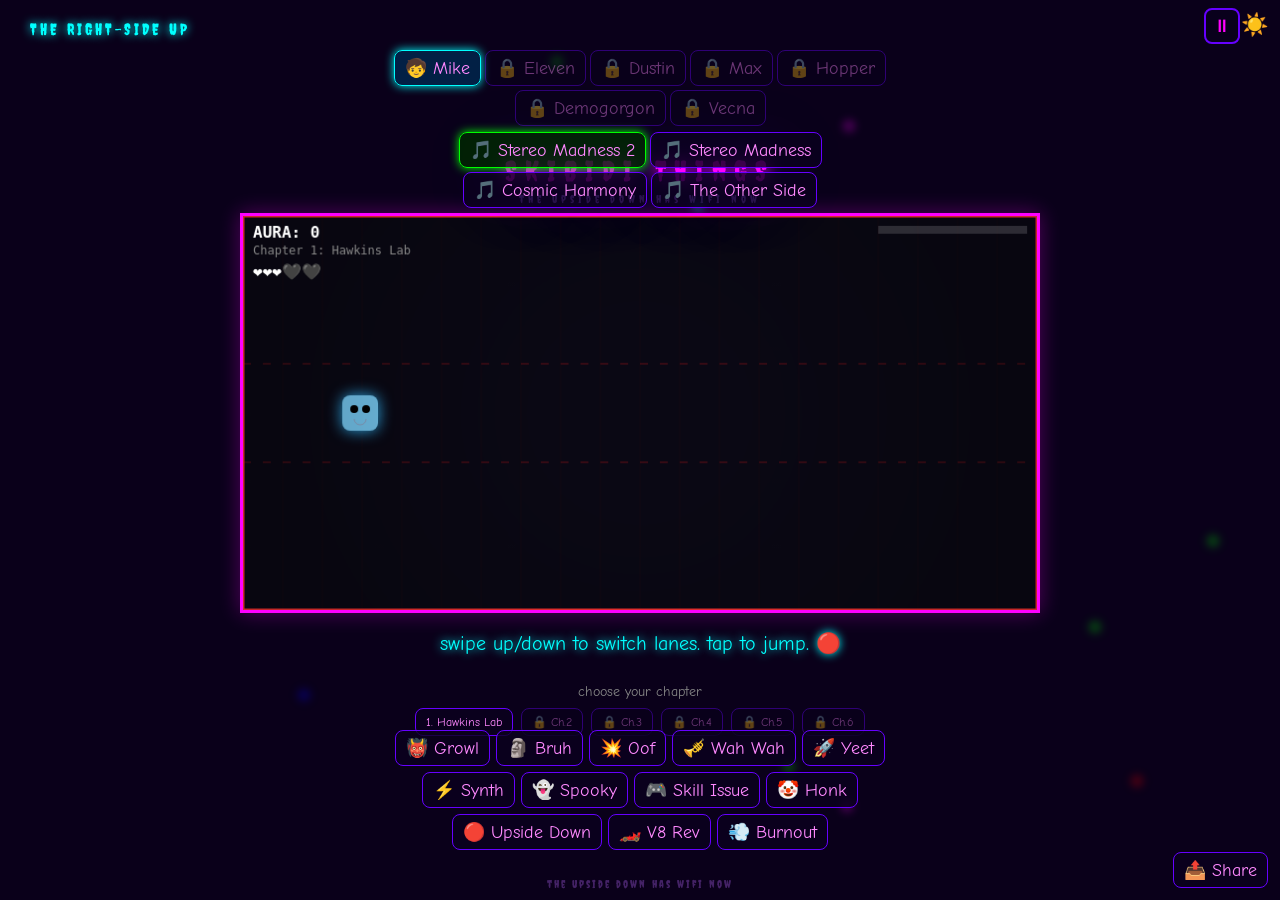
==== runner.html @ 6c8d1a34 "Add level select — pick any unlocked chapter" ====
<!DOCTYPE html>
<html lang="en"><head>
<meta charset="utf-8">
<meta name="viewport" content="width=device-width, initial-scale=1, maximum-scale=1, user-scalable=no">
<title>🔴 SKIBIDI THINGS 🔴</title>
<meta property="og:title" content="Skibidi Things">
<meta property="og:description" content="run through hawkins. dodge demogorgons. collect eggos. 🧇">
<meta name="description" content="Stranger Things side-scrolling runner with lanes, dimension flipping, and existential commentary">
<meta name="apple-mobile-web-app-capable" content="yes">
<meta name="apple-mobile-web-app-status-bar-style" content="black-translucent">
<link rel="manifest" href="manifest.json">
<link rel="apple-touch-icon" href="icon-192.png">
<link rel="stylesheet" href="style.css">
</head><body>
<div id="lights"></div>
<button id="themeToggle">🌙</button>
<button id="pauseBtn-top" onclick="if(window.togglePause)window.togglePause()">⏸</button>
<div id="title">Skibidi Things</div>
<div id="subtitle">the upside down has wifi now</div>
<canvas id="c" width="800" height="400"></canvas>
<div id="score" style="display:none"></div>
<div id="thought">swipe up/down to switch lanes. tap to jump. 🔴</div>
<div id="levelSelect" style="display:none;text-align:center;margin:10px 0">
  <div style="font-size:14px;color:#888;margin-bottom:8px">choose your chapter</div>
  <div id="levelBtns" style="display:flex;gap:8px;justify-content:center;flex-wrap:wrap"></div>
</div>
<div id="controls">
  <div class="dpad">
    <button class="dpad-btn dpad-up" data-dir="up">▲</button>
    <div class="dpad-mid">
      <button class="dpad-btn dpad-left" data-dir="left">◀</button>
      <button class="dpad-btn dpad-pause" id="pauseBtn">⏸</button>
      <button class="dpad-btn dpad-right" data-dir="right">▶</button>
    </div>
    <button class="dpad-btn dpad-down" data-dir="down">▼</button>
  </div>
</div>
<div id="shareBtn" class="sb-btn" style="position:fixed;bottom:12px;right:12px;z-index:100">📤 Share</div>
<div id="combo"></div>
<div id="dimension">THE RIGHT-SIDE UP</div>
<div id="gameover"><h1 id="goTitle"></h1><p id="lesson"></p><span onclick="restartGame()">[ run from vecna again ]</span></div>
<div id="watermark">the upside down has wifi now</div>
<div id="soundboard"></div>
<div id="pickers"><div id="skinpicker"></div><div id="trackpicker"></div></div>
<div id="vecna">🕷️</div>
<div id="pauseOverlay">⏸ PAUSED</div>
<script type="module" src="js/runner_main.js"></script>
</body></html>
---- style.css ----
@import url('https://fonts.googleapis.com/css2?family=Creepster&family=Comic+Neue:wght@700&display=swap');
*{margin:0;padding:0;box-sizing:border-box}
body{background:#0a001a;display:flex;justify-content:center;align-items:center;min-height:100vh;font-family:'Comic Neue','Comic Sans MS',cursive;color:#e0e0e0;flex-direction:column;overflow:hidden}
canvas{border:3px solid #f0f;z-index:1;max-width:calc(100vw - 20px);box-shadow:0 0 20px rgba(255,0,255,0.3)}
#title{font-family:'Creepster',cursive;font-size:28px;color:#f0f;letter-spacing:8px;margin-bottom:6px;text-shadow:0 0 15px #f0f,0 0 40px #a0f,0 0 80px #60f;z-index:2;text-transform:uppercase}
#subtitle{font-size:11px;color:#a6f;letter-spacing:4px;margin-bottom:8px;font-family:'Creepster',cursive}
#thought{height:50px;max-width:620px;text-align:center;padding:8px;font-size:20px;color:#0ff;margin-top:10px;z-index:2;text-shadow:0 0 10px #0ff}
#score{font-size:16px;color:#0f0;margin-bottom:4px;z-index:2;text-shadow:0 0 8px #0f0}
#combo{position:fixed;top:20px;right:30px;font-size:40px;z-index:99;opacity:0;transition:all .2s;text-shadow:0 0 20px #ff0}
#combo.show{opacity:1;transform:scale(1.3)}
#dimension{position:fixed;top:20px;left:30px;font-size:16px;z-index:99;color:#0ff;text-shadow:0 0 10px #0ff;font-family:'Creepster',cursive;letter-spacing:3px}
#gameover{display:none;position:absolute;text-align:center;background:rgba(5,0,20,0.97);padding:40px;border:2px solid #f0f;z-index:100;font-family:'Creepster',cursive}
#gameover h1{font-size:40px;color:#f0f;margin-bottom:15px;text-shadow:0 0 20px #f0f;letter-spacing:4px}
#gameover p{color:#a8f;margin-bottom:20px;font-size:18px;line-height:1.6;white-space:pre-line;font-family:'Comic Neue',cursive}
#gameover span{color:#0ff;font-size:15px;cursor:pointer;letter-spacing:2px}
#gameover span:hover{color:#fff;text-shadow:0 0 15px #0ff}
.pop{position:fixed;font-size:70px;pointer-events:none;z-index:50;opacity:0;animation:popIn 1.2s ease-out forwards}
@keyframes popIn{0%{opacity:1;transform:scale(.2) rotate(-30deg)}40%{opacity:1;transform:scale(1.5) rotate(15deg)}100%{opacity:0;transform:scale(3) rotate(0) translateY(-80px)}}
.floatText{position:fixed;pointer-events:none;z-index:60;font-size:28px;font-weight:bold;opacity:0;animation:floatUp 1.5s ease-out forwards}
@keyframes floatUp{0%{opacity:1;transform:translateY(0) scale(1)}100%{opacity:0;transform:translateY(-120px) scale(1.5)}}
.stChar{position:fixed;pointer-events:none;z-index:0;opacity:0;animation:charFade 3s ease-out forwards;font-size:120px;filter:drop-shadow(0 0 30px rgba(160,0,255,0.5))}
@keyframes charFade{0%{opacity:0;transform:scale(.5)}20%{opacity:.12}80%{opacity:.12}100%{opacity:0;transform:scale(1.1)}}
.xmasLight{position:absolute;width:12px;height:12px;border-radius:50%;filter:blur(3px);opacity:0;transition:opacity .3s}
#lights{position:fixed;top:0;left:0;width:100%;height:100%;pointer-events:none;z-index:0}
#watermark{position:fixed;bottom:10px;font-size:11px;color:#426;z-index:2;font-family:'Creepster',cursive;letter-spacing:2px}
#soundboard{position:fixed;bottom:50px;left:50%;transform:translateX(-50%);display:flex;gap:6px;flex-wrap:wrap;justify-content:center;max-width:500px;z-index:99}
#skinpicker,#trackpicker{display:flex;gap:4px;flex-wrap:wrap;justify-content:center;max-width:500px}
#pickers{position:fixed;top:50px;left:50%;transform:translateX(-50%);z-index:99;display:flex;flex-direction:column;align-items:center;gap:6px;max-width:500px}
.track-active{border-color:#0f0!important;box-shadow:0 0 10px #0f0!important;background:rgba(0,40,0,0.8)!important}
.skin-active{border-color:#0ff!important;box-shadow:0 0 10px #0ff!important;background:rgba(0,40,80,0.8)!important}
.sb-btn{background:rgba(10,0,30,0.8);border:1px solid #60f;border-radius:8px;padding:6px 10px;font-size:18px;cursor:pointer;color:#f8f;font-family:'Comic Neue',cursive;transition:all .1s;user-select:none;-webkit-user-select:none}
.sb-btn:active{transform:scale(1.2);background:#a0f;border-color:#f0f;box-shadow:0 0 15px #f0f}
.sb-btn:hover{border-color:#f0f;text-shadow:0 0 8px #f0f}
#vecna{position:fixed;pointer-events:none;z-index:0;font-size:200px;opacity:0;transition:opacity 2s;top:50%;left:50%;transform:translate(-50%,-50%)}

@media(max-width:640px){
  #title{font-size:18px;letter-spacing:4px}
  #thought{font-size:13px;height:28px}
  #score{font-size:11px}
  #soundboard{display:none}
  #pickers{display:none}
  #controls{display:flex}
  #subtitle{display:none}
  canvas{max-width:calc(100vw - 10px)}
}
#controls{display:none;position:fixed;bottom:20px;left:50%;transform:translateX(-50%);z-index:100}
.dpad{display:flex;flex-direction:column;align-items:center;gap:4px}
.dpad-mid{display:flex;gap:4px;align-items:center}
.dpad-btn{width:52px;height:52px;font-size:22px;border:2px solid #60f;border-radius:10px;background:rgba(10,0,30,0.85);color:#f0f;cursor:pointer;display:flex;align-items:center;justify-content:center;user-select:none;-webkit-user-select:none;-webkit-tap-highlight-color:transparent}
.dpad-btn:active{background:#60f;color:#fff;box-shadow:0 0 15px #f0f}
.dpad-pause{font-size:18px;width:44px;height:44px}
#pauseBtn-top{position:fixed;top:8px;right:40px;z-index:100;width:36px;height:36px;font-size:18px;border:2px solid #60f;border-radius:8px;background:rgba(10,0,30,0.85);color:#f0f;cursor:pointer;display:flex;align-items:center;justify-content:center}
#pauseOverlay{display:none;position:fixed;top:0;left:0;width:100%;height:100%;background:rgba(5,0,20,0.85);z-index:99;justify-content:center;align-items:center;font-family:'Creepster',cursive;font-size:48px;color:#f0f;text-shadow:0 0 20px #f0f}
body.desktop #controls{display:none!important}
#pauseBtn-top{display:flex!important}

/* Light mode */
body.light{background:#f0f0ff}
body.light canvas{border-color:#60f;box-shadow:0 0 20px rgba(100,0,255,0.2)}
body.light #title{color:#60f;text-shadow:0 0 10px #a0f}
body.light #subtitle{color:#80f}
body.light #thought{color:#309}
body.light #score{color:#060;text-shadow:none}
body.light #dimension{color:#60f;text-shadow:none}
body.light #gameover{background:rgba(240,240,255,0.97);border-color:#60f}
body.light #gameover h1{color:#60f;text-shadow:0 0 10px #a0f}
body.light #gameover p{color:#446}
body.light #gameover span{color:#60f}
body.light #watermark{color:#aac}
body.light .sb-btn{background:rgba(240,240,255,0.9);border-color:#a0f;color:#60f}
body.light .sb-btn:active{background:#d0f;border-color:#60f}
body.light #combo{text-shadow:0 0 10px #60f}
body.light .skin-active{border-color:#60f!important;box-shadow:0 0 10px #60f!important;background:rgba(200,200,255,0.8)!important}
#themeToggle{position:fixed;top:8px;right:8px;z-index:100;cursor:pointer;font-size:22px;background:none;border:none;padding:4px}
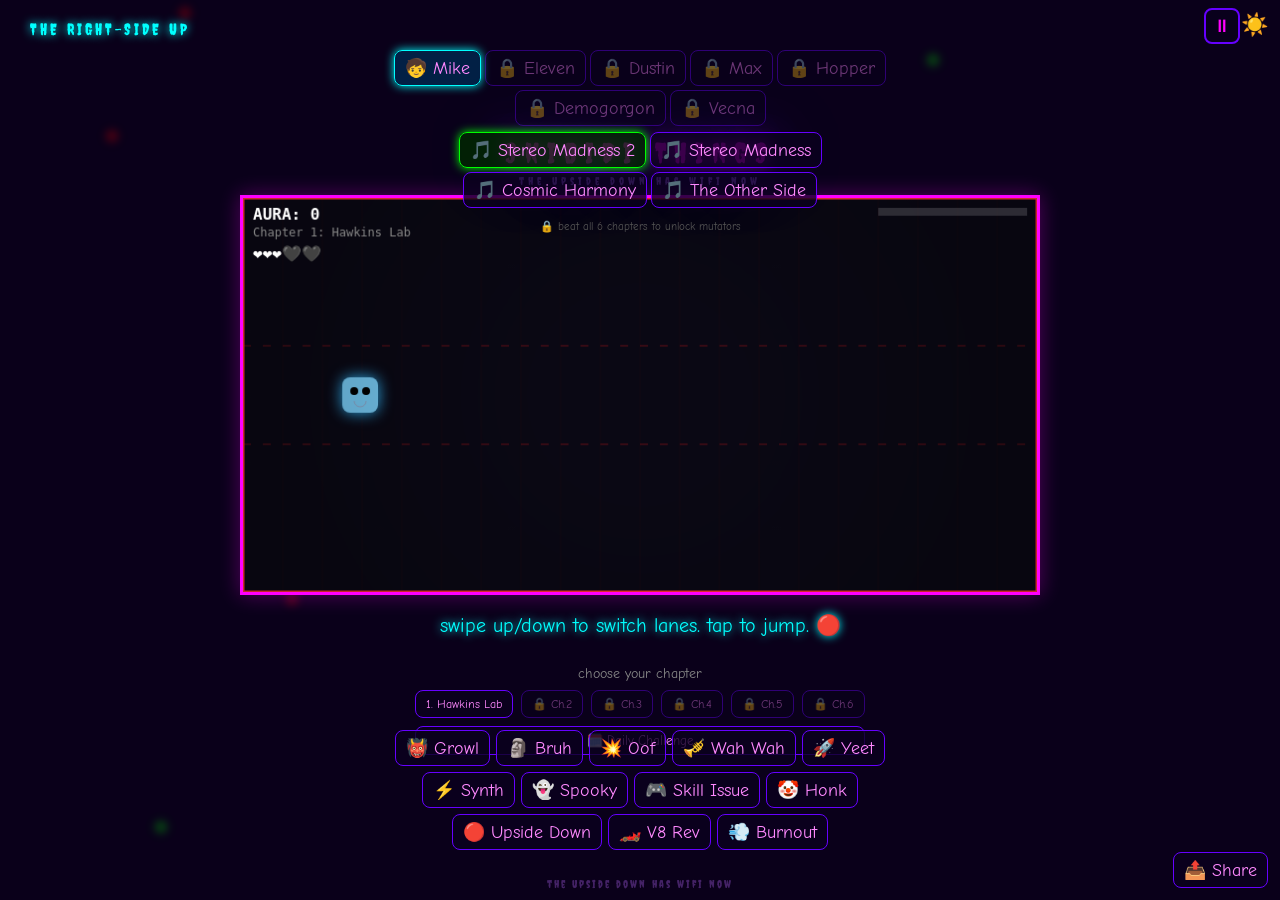
==== commit d47c5cb0: "Add daily challenge — same seeded level for everyone each day" ====
--- a/runner.html
+++ b/runner.html
@@ -23,6 +23,7 @@
 <div id="levelSelect" style="display:none;text-align:center;margin:10px 0">
   <div style="font-size:14px;color:#888;margin-bottom:8px">choose your chapter</div>
   <div id="levelBtns" style="display:flex;gap:8px;justify-content:center;flex-wrap:wrap"></div>
+  <div id="dailyBtn" style="margin-top:8px"></div>
 </div>
 <div id="controls">
   <div class="dpad">
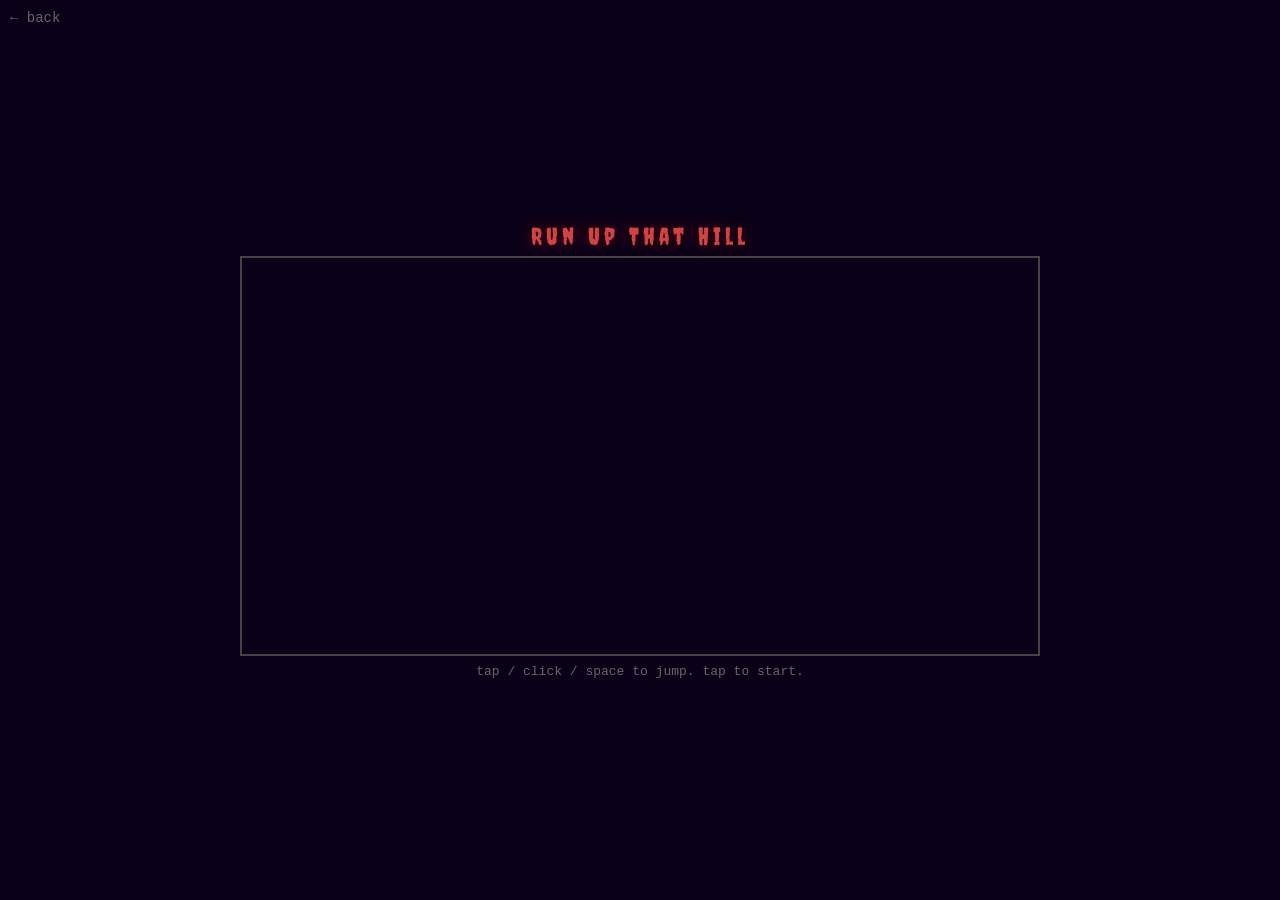
==== commit b05edc49: "M1: GD-killer engine — beat clock, gravity+jump, beat-mapped level, instant restart New architecture" ====
--- a/runner.html
+++ b/runner.html
@@ -2,48 +2,59 @@
 <html lang="en"><head>
 <meta charset="utf-8">
 <meta name="viewport" content="width=device-width, initial-scale=1, maximum-scale=1, user-scalable=no">
-<title>🔴 SKIBIDI THINGS 🔴</title>
-<meta property="og:title" content="Skibidi Things">
-<meta property="og:description" content="run through hawkins. dodge demogorgons. collect eggos. 🧇">
-<meta name="description" content="Stranger Things side-scrolling runner with lanes, dimension flipping, and existential commentary">
+<title>🔴 SKIBIDI THINGS — Run Up That Hill 🔴</title>
 <meta name="apple-mobile-web-app-capable" content="yes">
 <meta name="apple-mobile-web-app-status-bar-style" content="black-translucent">
 <link rel="manifest" href="manifest.json">
 <link rel="apple-touch-icon" href="icon-192.png">
-<link rel="stylesheet" href="style.css">
+<style>
+  @import url('https://fonts.googleapis.com/css2?family=Creepster&display=swap');
+  * { margin: 0; padding: 0; box-sizing: border-box; }
+  body {
+    background: #0a0018;
+    color: #fff;
+    font-family: 'Courier New', monospace;
+    min-height: 100vh;
+    display: flex;
+    flex-direction: column;
+    align-items: center;
+    justify-content: center;
+    overflow: hidden;
+    user-select: none;
+    -webkit-user-select: none;
+  }
+  #title {
+    font-family: 'Creepster', cursive;
+    font-size: 24px;
+    color: #c44;
+    text-shadow: 0 0 15px rgba(200,0,0,0.5);
+    letter-spacing: 4px;
+    margin-bottom: 6px;
+  }
+  canvas {
+    border: 2px solid #444;
+    cursor: pointer;
+    max-width: calc(100vw - 20px);
+  }
+  #hint {
+    font-size: 13px;
+    color: #666;
+    margin-top: 8px;
+  }
+  #back {
+    position: fixed;
+    top: 10px;
+    left: 10px;
+    color: #666;
+    text-decoration: none;
+    font-size: 14px;
+  }
+  #back:hover { color: #fff; }
+</style>
 </head><body>
-<div id="lights"></div>
-<button id="themeToggle">🌙</button>
-<button id="pauseBtn-top" onclick="if(window.togglePause)window.togglePause()">⏸</button>
-<div id="title">Skibidi Things</div>
-<div id="subtitle">the upside down has wifi now</div>
-<canvas id="c" width="800" height="400"></canvas>
-<div id="score" style="display:none"></div>
-<div id="thought">swipe up/down to switch lanes. tap to jump. 🔴</div>
-<div id="levelSelect" style="display:none;text-align:center;margin:10px 0">
-  <div style="font-size:14px;color:#888;margin-bottom:8px">choose your chapter</div>
-  <div id="levelBtns" style="display:flex;gap:8px;justify-content:center;flex-wrap:wrap"></div>
-  <div id="dailyBtn" style="margin-top:8px"></div>
-</div>
-<div id="controls">
-  <div class="dpad">
-    <button class="dpad-btn dpad-up" data-dir="up">▲</button>
-    <div class="dpad-mid">
-      <button class="dpad-btn dpad-left" data-dir="left">◀</button>
-      <button class="dpad-btn dpad-pause" id="pauseBtn">⏸</button>
-      <button class="dpad-btn dpad-right" data-dir="right">▶</button>
-    </div>
-    <button class="dpad-btn dpad-down" data-dir="down">▼</button>
-  </div>
-</div>
-<div id="shareBtn" class="sb-btn" style="position:fixed;bottom:12px;right:12px;z-index:100">📤 Share</div>
-<div id="combo"></div>
-<div id="dimension">THE RIGHT-SIDE UP</div>
-<div id="gameover"><h1 id="goTitle"></h1><p id="lesson"></p><span onclick="restartGame()">[ run from vecna again ]</span></div>
-<div id="watermark">the upside down has wifi now</div>
-<div id="soundboard"></div>
-<div id="pickers"><div id="skinpicker"></div><div id="trackpicker"></div></div>
-<div id="vecna">🕷️</div>
-<div id="pauseOverlay">⏸ PAUSED</div>
-<script type="module" src="js/runner_main.js"></script>
+<a id="back" href="index.html">← back</a>
+<div id="title">Run Up That Hill</div>
+<canvas id="c"></canvas>
+<div id="hint">tap / click / space to jump. tap to start.</div>
+<script type="module" src="js/game.js"></script>
 </body></html>
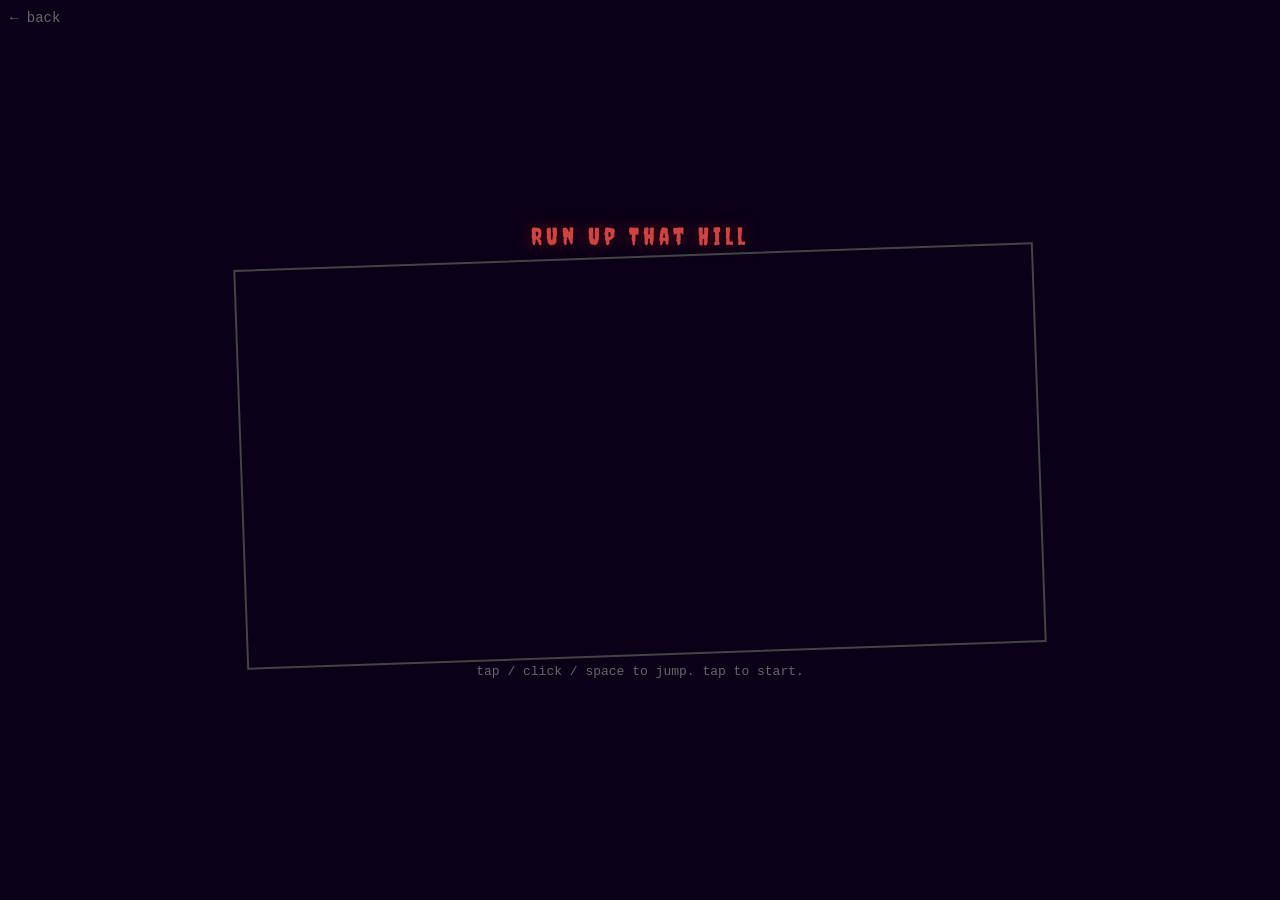
==== commit 516dec74: "Tilt canvas 2° uphill — you're literally running up that hill" ====
--- a/runner.html
+++ b/runner.html
@@ -35,6 +35,7 @@
     border: 2px solid #444;
     cursor: pointer;
     max-width: calc(100vw - 20px);
+    transform: rotate(-2deg);
   }
   #hint {
     font-size: 13px;
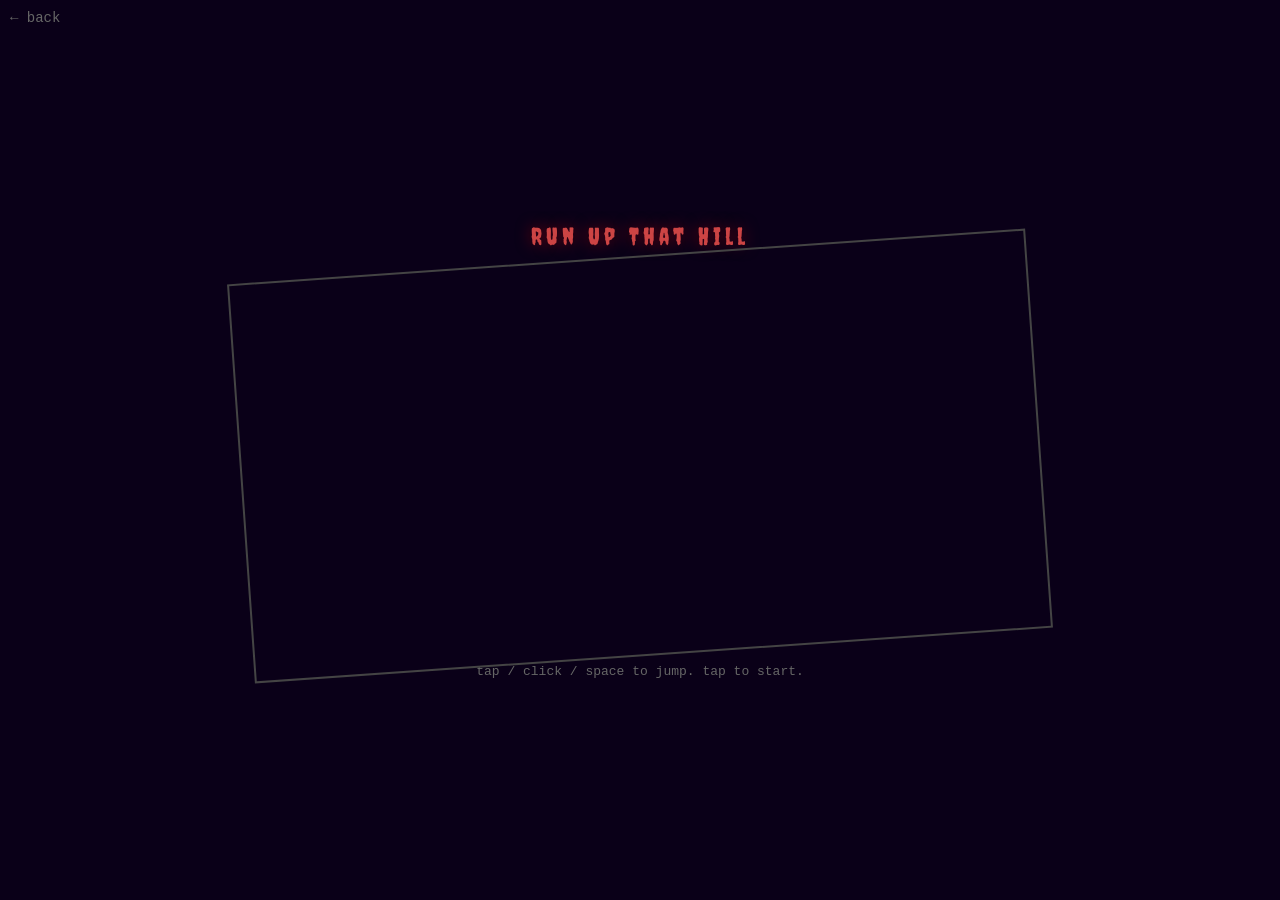
==== commit 68c8355b: "Bump hill tilt to 4°" ====
--- a/runner.html
+++ b/runner.html
@@ -35,7 +35,7 @@
     border: 2px solid #444;
     cursor: pointer;
     max-width: calc(100vw - 20px);
-    transform: rotate(-2deg);
+    transform: rotate(-4deg);
   }
   #hint {
     font-size: 13px;
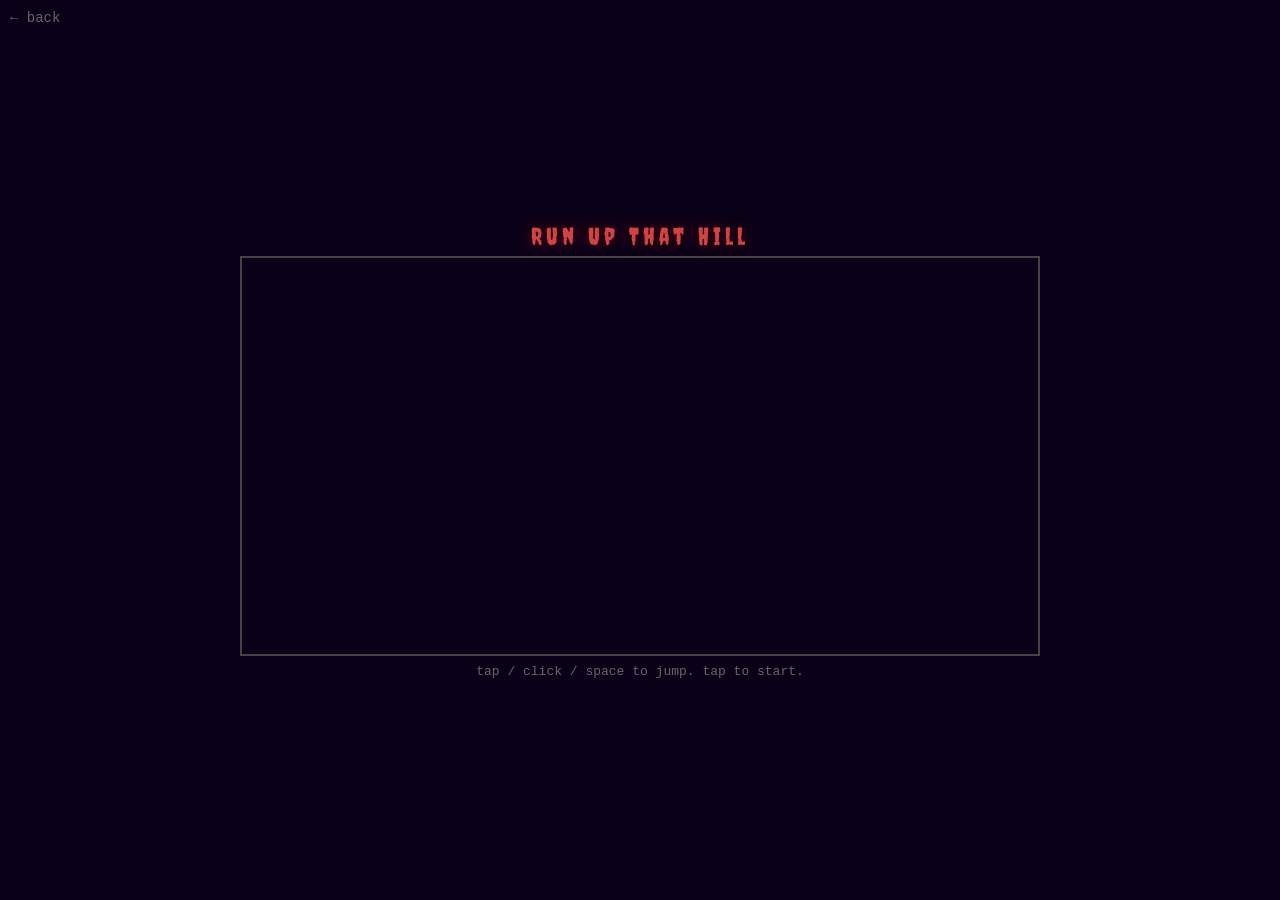
==== commit b91b375f: "Angled ground inside canvas — hill slopes up left-to-right, frame stays square" ====
--- a/runner.html
+++ b/runner.html
@@ -35,7 +35,6 @@
     border: 2px solid #444;
     cursor: pointer;
     max-width: calc(100vw - 20px);
-    transform: rotate(-4deg);
   }
   #hint {
     font-size: 13px;
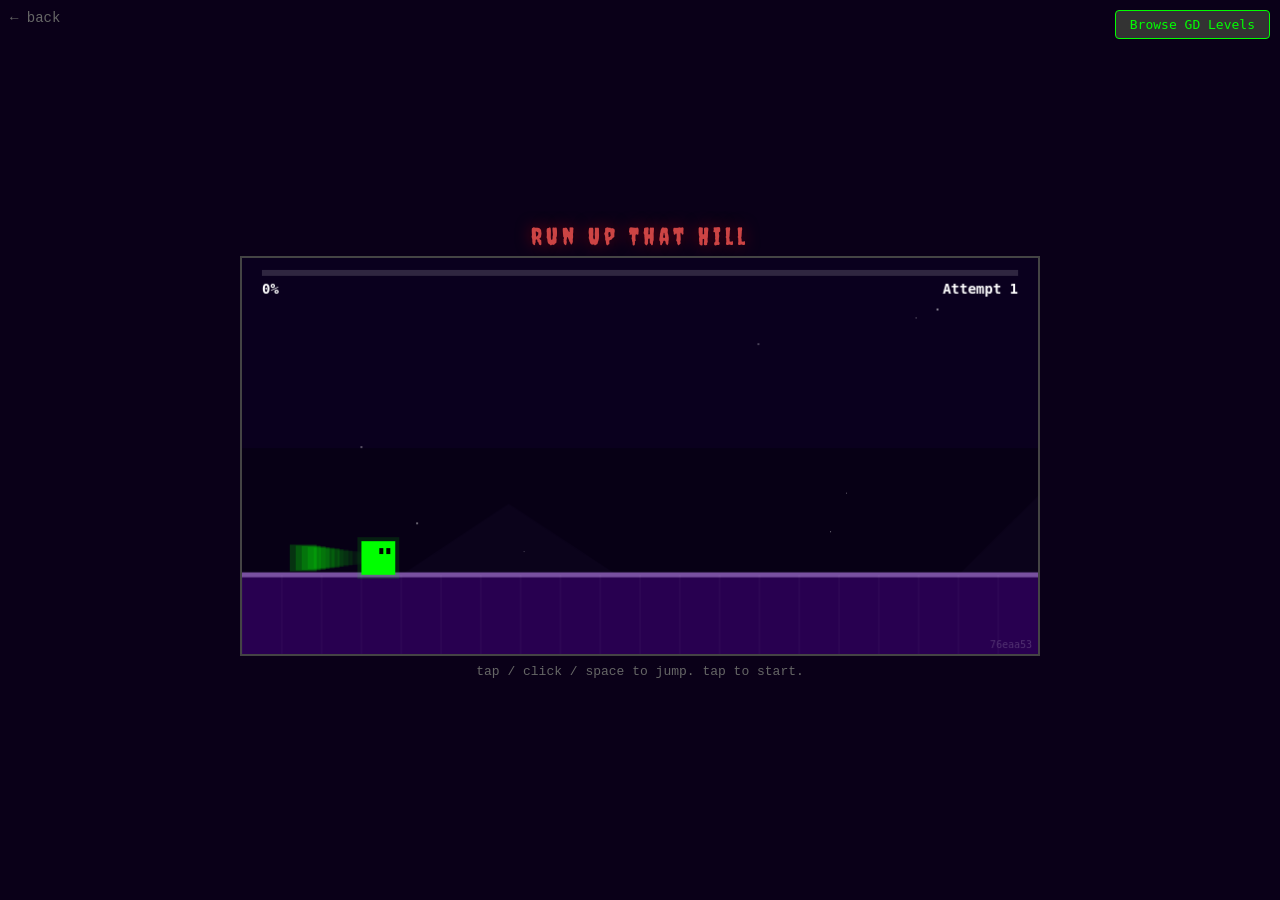
==== commit efaa5c52: "Add GD level import, SFX system, docs, and gameplay refinements" ====
--- a/runner.html
+++ b/runner.html
@@ -56,5 +56,32 @@
 <div id="title">Run Up That Hill</div>
 <canvas id="c"></canvas>
 <div id="hint">tap / click / space to jump. tap to start.</div>
+<button id="importBtn" style="position:fixed;top:10px;right:10px;background:#333;color:#0f0;border:1px solid #0f0;padding:6px 14px;cursor:pointer;font:13px monospace;border-radius:4px;z-index:10">Browse GD Levels</button>
+<div id="importModal" style="display:none;position:fixed;inset:0;background:rgba(0,0,0,0.95);z-index:20;flex-direction:column;align-items:center;justify-content:center;gap:12px;overflow-y:auto;padding:20px">
+  <div style="color:#0f0;font:bold 18px monospace">🔍 GD Level Browser</div>
+  <div style="display:flex;gap:8px;align-items:center;flex-wrap:wrap;justify-content:center">
+    <input id="gdSearch" type="text" value="stereo madness" placeholder="Search levels..." style="width:220px;background:#111;color:#0f0;border:1px solid #0f0;font:13px monospace;padding:6px 10px;border-radius:4px">
+    <select id="gdType" style="background:#111;color:#0f0;border:1px solid #444;font:12px monospace;padding:6px">
+      <option value="0">Search</option>
+      <option value="6">Featured</option>
+      <option value="3">Trending</option>
+      <option value="4">Recent</option>
+      <option value="1">Most Downloaded</option>
+      <option value="2">Most Liked</option>
+      <option value="11">Awarded</option>
+    </select>
+    <button id="gdSearchBtn" style="background:#0f0;color:#000;border:none;padding:6px 16px;cursor:pointer;font:bold 13px monospace;border-radius:4px">SEARCH</button>
+    <label style="color:#888;font:11px monospace">BPM: <input id="gdBpm" type="number" value="140" style="width:50px;background:#111;color:#0f0;border:1px solid #444;font:12px monospace;padding:2px 4px"></label>
+  </div>
+  <div id="gdResults" style="width:100%;max-width:700px;display:flex;flex-direction:column;gap:6px"></div>
+  <div id="gdStatus" style="color:#f44;font:12px monospace;min-height:16px"></div>
+  <div style="display:flex;gap:12px">
+    <button id="gdCancel" style="background:#333;color:#fff;border:1px solid #666;padding:8px 16px;cursor:pointer;font:13px monospace;border-radius:4px">Close</button>
+  </div>
+  <div style="color:#444;font:10px monospace;margin-top:8px">Or paste raw level data:</div>
+  <textarea id="gdData" style="width:80%;max-width:600px;height:80px;background:#111;color:#0f0;border:1px solid #333;font:11px monospace;padding:6px;resize:vertical" placeholder="Paste base64 GD level string..."></textarea>
+  <button id="gdImport" style="background:#333;color:#0f0;border:1px solid #0f0;padding:6px 14px;cursor:pointer;font:12px monospace;border-radius:4px">IMPORT PASTED DATA</button>
+</div>
+<script src="js/pako.min.js"></script>
 <script type="module" src="js/game.js"></script>
 </body></html>
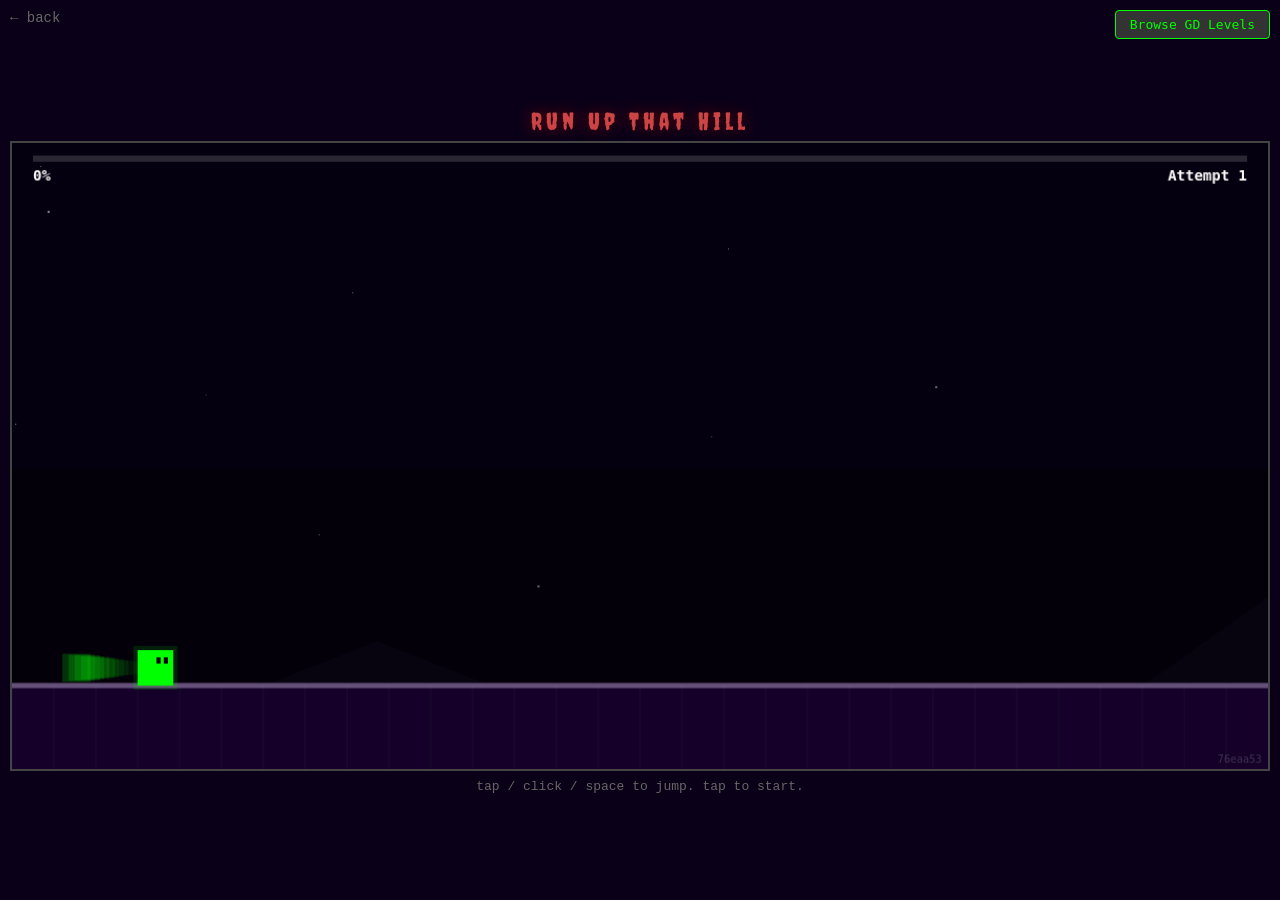
==== commit c1429fe8: "Add ship mode, Stereo Madness level, and VOID REAPER GD level generator" ====
--- a/runner.html
+++ b/runner.html
@@ -34,7 +34,6 @@
   canvas {
     border: 2px solid #444;
     cursor: pointer;
-    max-width: calc(100vw - 20px);
   }
   #hint {
     font-size: 13px;
